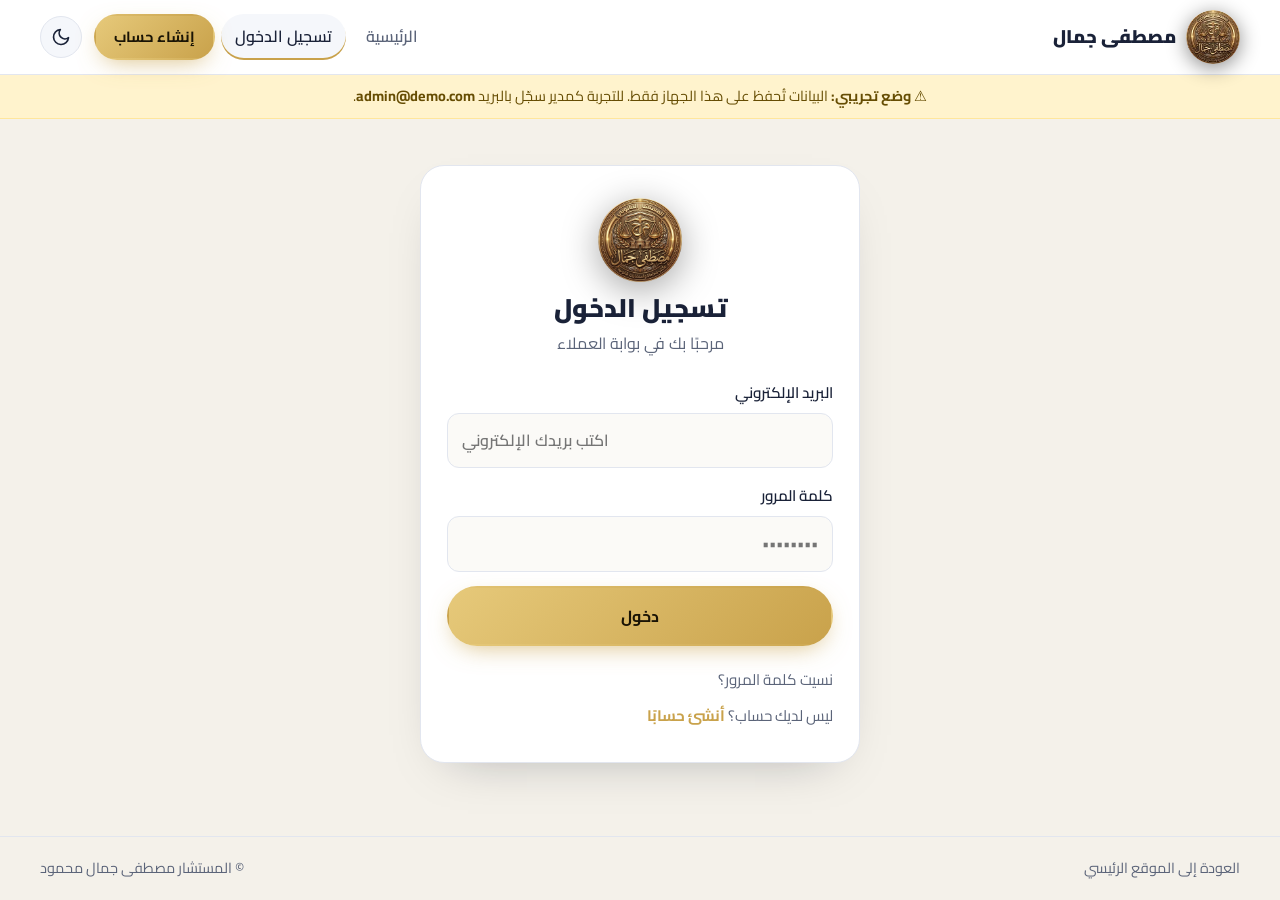
==== portal.html @ 44f73d0e "Add customer portal (login/signup, cases, documents, admin), dark/light themes, Supabase schema Co-A" ====
<!doctype html>
<html lang="ar" dir="rtl">
<head>
<meta charset="utf-8">
<meta name="viewport" content="width=device-width, initial-scale=1, viewport-fit=cover">
<title>بوابة العملاء | المستشار مصطفى جمال</title>
<meta name="description" content="بوابة العملاء: افتح قضية جديدة، تابع تقدمها، وارفع مستنداتك بأمان.">
<meta name="robots" content="noindex">
<meta name="theme-color" content="#0b1220">
<script src="theme.js"></script>
<link rel="icon" type="image/png" href="img/favicon.png">
<link rel="apple-touch-icon" href="img/logo-96.webp">
<link rel="preconnect" href="https://fonts.googleapis.com">
<link rel="preconnect" href="https://fonts.gstatic.com" crossorigin>
<link href="https://fonts.googleapis.com/css2?family=Cairo:wght@400;600;700;900&family=Amiri:wght@700&display=swap" rel="stylesheet">
<link rel="stylesheet" href="style.css">
<link rel="stylesheet" href="portal.css">
</head>
<body class="portal">

<header class="pbar" id="pbar">
  <a class="brand" href="index.html" aria-label="العودة إلى الموقع الرئيسي">
    <img class="brand-logo" src="img/logo-96.webp" width="46" height="46" alt="شعار المستشار مصطفى جمال">
    <span>مصطفى جمال</span>
  </a>
  <nav class="pnav" id="pnav" aria-label="القائمة الرئيسية"></nav>
  <div class="pact">
    <button class="icon-btn" type="button" data-theme-toggle aria-label="تبديل الوضع">
      <svg class="i-sun" viewBox="0 0 24 24" width="20" height="20" fill="none" stroke="currentColor" stroke-width="2" stroke-linecap="round"><circle cx="12" cy="12" r="4"/><path d="M12 2v2M12 20v2M4.9 4.9l1.4 1.4M17.7 17.7l1.4 1.4M2 12h2M20 12h2M4.9 19.1l1.4-1.4M17.7 6.3l1.4-1.4"/></svg>
      <svg class="i-moon" viewBox="0 0 24 24" width="20" height="20" fill="none" stroke="currentColor" stroke-width="2" stroke-linecap="round" stroke-linejoin="round"><path d="M21 12.8A9 9 0 1 1 11.2 3a7 7 0 0 0 9.8 9.8z"/></svg>
    </button>
    <button class="burger" id="pburger" type="button" aria-label="القائمة" aria-expanded="false"><span></span><span></span><span></span></button>
  </div>
</header>

<div class="demo-banner" id="demoBanner" hidden></div>

<main class="pmain" id="app" tabindex="-1"><div class="pload"><i></i><span>جارٍ التحميل…</span></div></main>

<footer class="pfoot">
  <a href="index.html">العودة إلى الموقع الرئيسي</a>
  <span>© المستشار مصطفى جمال محمود</span>
</footer>

<div class="toasts" id="toasts" aria-live="polite"></div>
<div class="modal" id="modal" hidden><div class="modal-box" role="dialog" aria-modal="true"></div></div>

<script src="vendor/supabase.js"></script>
<script src="config.js"></script>
<script src="api.js"></script>
<script src="portal.js"></script>
</body>
</html>
---- style.css ----
:root{--navy:#0b1220;--navy2:#121c33;--ink:#1a2238;--gold:#c9a24b;--gold2:#e6c97a;--paper:#f7f4ee;--muted:#6b7385;--white:#fff;--r:18px}
*{box-sizing:border-box;margin:0;padding:0}
html{scroll-behavior:smooth;scroll-padding-top:76px}
body{font-family:'Cairo',system-ui,sans-serif;background:var(--paper);color:var(--ink);line-height:1.85;font-size:17px;overflow-x:hidden}
img{max-width:100%;display:block}
a{color:inherit;text-decoration:none}
ul{list-style:none}
.container{width:min(1180px,100% - 32px);margin-inline:auto}
h1,h2,h3{font-weight:900;line-height:1.3}
h2{font-size:clamp(1.7rem,3.4vw,2.5rem);margin:6px 0 14px}
.eyebrow{display:inline-block;color:var(--gold);font-weight:700;letter-spacing:.02em;font-size:.95rem;position:relative;padding-inline-start:36px}
.eyebrow::before{content:"";position:absolute;inset-inline-start:0;top:50%;width:26px;height:2px;background:var(--gold)}
.btn{display:inline-flex;align-items:center;justify-content:center;gap:8px;padding:13px 26px;border-radius:999px;font-weight:700;font-family:inherit;font-size:1rem;border:2px solid transparent;cursor:pointer;transition:.25s}
.btn.sm{padding:7px 18px;font-size:.92rem}
.btn-gold{background:linear-gradient(135deg,var(--gold2),var(--gold));color:#1a1405;box-shadow:0 8px 24px -8px rgba(201,162,75,.7)}
.btn-gold:hover{transform:translateY(-2px);box-shadow:0 12px 28px -8px rgba(201,162,75,.9)}
.btn-ghost{border-color:rgba(255,255,255,.45);color:#fff}
.btn-ghost:hover{background:#fff;color:var(--navy)}
.dark-ghost{border-color:var(--navy);color:var(--navy)}
.dark-ghost:hover{background:var(--navy);color:#fff}

/* nav */
.nav{position:fixed;inset:0 0 auto 0;z-index:50;display:flex;align-items:center;justify-content:space-between;padding:12px clamp(16px,4vw,48px);transition:.3s}
.nav.solid{background:rgba(11,18,32,.92);backdrop-filter:blur(10px);box-shadow:0 4px 24px rgba(0,0,0,.25)}
.brand{display:flex;align-items:center;gap:10px;color:#fff;font-weight:900;font-size:1.15rem}
.brand-mark{display:grid;place-items:center;width:38px;height:38px;border-radius:50%;background:linear-gradient(135deg,var(--gold2),var(--gold));color:#1a1405;font-size:1.2rem}
#menu{display:flex;align-items:center;gap:26px;color:#fff;font-weight:600}
#menu a:not(.btn):hover{color:var(--gold2)}
.burger{display:none;background:none;border:0;cursor:pointer;width:42px;height:42px}
.burger span{display:block;height:2px;background:#fff;margin:7px 8px;transition:.3s}

/* hero */
.hero{position:relative;background:var(--navy);color:#fff;padding:130px 0 90px;overflow:hidden}
.hero-bg{position:absolute;inset:0;background:radial-gradient(900px 500px at 15% 20%,rgba(201,162,75,.22),transparent 60%),radial-gradient(700px 500px at 90% 90%,rgba(60,90,170,.25),transparent 60%),linear-gradient(180deg,#0b1220,#0f1930)}
.hero-bg::after{content:"⚖";position:absolute;inset-inline-start:-40px;bottom:-120px;font-size:520px;color:rgba(255,255,255,.03);line-height:1}
.hero-grid{position:relative;display:grid;grid-template-columns:1.15fr .85fr;gap:56px;align-items:center}
.pill{display:inline-block;padding:6px 18px;border:1px solid rgba(201,162,75,.6);color:var(--gold2);border-radius:999px;font-weight:600;font-size:.92rem;margin-bottom:18px}
.hero h1{font-size:clamp(2.6rem,6vw,4.6rem);font-family:'Amiri','Cairo',serif;margin-bottom:18px}
.hero h1 em{font-style:normal;background:linear-gradient(135deg,var(--gold2),var(--gold));-webkit-background-clip:text;background-clip:text;color:transparent}
.lead{color:#cfd6e6;font-size:1.12rem;max-width:560px}
.cta{display:flex;flex-wrap:wrap;gap:14px;margin:28px 0}
.hero-tags{display:flex;flex-wrap:wrap;gap:10px}
.hero-tags li{font-size:.88rem;color:#cfd6e6;background:rgba(255,255,255,.07);border:1px solid rgba(255,255,255,.12);padding:5px 14px;border-radius:999px}
.hero-photo{position:relative;justify-self:center;width:min(100%,430px)}
.frame{position:relative;border-radius:200px 200px 24px 24px;padding:10px;background:linear-gradient(160deg,var(--gold2),transparent 55%,var(--gold))}
.frame img{border-radius:190px 190px 16px 16px;aspect-ratio:1/1.08;object-fit:cover;object-position:50% 20%;width:100%;height:auto}
.badge-float{position:absolute;inset-inline-start:-22px;bottom:34px;background:#fff;color:var(--navy);border-radius:16px;padding:12px 18px;display:flex;align-items:center;gap:10px;font-weight:800;box-shadow:0 18px 40px -12px rgba(0,0,0,.5)}
.badge-float b{display:grid;place-items:center;width:36px;height:36px;border-radius:50%;background:var(--navy);color:var(--gold2)}

/* strip */
.strip{background:linear-gradient(135deg,var(--gold2),var(--gold));color:#1a1405}
.strip-in{display:grid;grid-template-columns:repeat(4,1fr);text-align:center}
.strip-in div{padding:20px 10px;display:flex;flex-direction:column;border-inline-start:1px solid rgba(26,20,5,.18)}
.strip-in div:first-child{border:0}
.strip-in b{font-size:1.7rem;font-weight:900;line-height:1.2}
.strip-in span{font-size:.88rem;font-weight:600}

/* sections */
.section{padding:96px 0}
.section.dark{background:var(--navy);color:#fff}
.head{text-align:center;max-width:680px;margin:0 auto 48px}
.head p{color:#aab3c7}
.about-grid,.cred-grid,.contact-grid{display:grid;grid-template-columns:1fr 1fr;gap:64px;align-items:center}
.about-img{position:relative}
.about-img img{border-radius:var(--r);aspect-ratio:1/1;object-fit:cover;box-shadow:0 30px 60px -25px rgba(11,18,32,.5)}
.about-img::before{content:"";position:absolute;inset:18px -18px -18px 18px;border:2px solid var(--gold);border-radius:var(--r);z-index:-1}
.about-img-card{position:absolute;inset-inline-end:18px;bottom:-22px;background:var(--navy);color:#fff;padding:14px 22px;border-radius:14px;display:flex;flex-direction:column;box-shadow:0 18px 36px -14px rgba(0,0,0,.5)}
.about-img-card span{color:var(--gold2);font-size:.88rem}
.about p{margin-bottom:14px}
.about-grid p{color:#3b4458;margin-bottom:14px}
.quote{margin-top:22px;padding:18px 22px;border-inline-start:4px solid var(--gold);background:#fff;border-radius:12px;font-family:'Amiri',serif;font-size:1.35rem;color:var(--navy)}
.quote small{display:block;font-family:'Cairo';font-size:.85rem;color:var(--muted)}

/* cards */
.cards{display:grid;grid-template-columns:repeat(3,1fr);gap:22px}
.card{background:linear-gradient(180deg,rgba(255,255,255,.07),rgba(255,255,255,.03));border:1px solid rgba(255,255,255,.1);border-radius:var(--r);padding:30px 26px;transition:.3s}
.card:hover{transform:translateY(-6px);border-color:var(--gold);box-shadow:0 24px 40px -24px rgba(201,162,75,.5)}
.ico{width:58px;height:58px;display:grid;place-items:center;border-radius:16px;background:rgba(201,162,75,.15);font-size:1.7rem;margin-bottom:16px}
.card h3{font-size:1.25rem;margin-bottom:8px;color:var(--gold2)}
.card p{color:#b9c1d3;font-size:.98rem}
.cta-card{background:linear-gradient(135deg,var(--gold2),var(--gold));display:flex;flex-direction:column;justify-content:center;align-items:flex-start;gap:10px}
.cta-card h3,.cta-card p{color:#1a1405}
.cta-card .btn-gold{background:var(--navy);color:#fff;box-shadow:none}

/* credentials */
.timeline{margin-top:24px;position:relative;padding-inline-start:30px}
.timeline::before{content:"";position:absolute;inset-inline-start:7px;top:8px;bottom:8px;width:2px;background:linear-gradient(var(--gold),transparent)}
.timeline li{position:relative;margin-bottom:22px}
.timeline li::before{content:"";position:absolute;inset-inline-start:-30px;top:9px;width:16px;height:16px;border-radius:50%;background:var(--gold);border:4px solid var(--paper);box-shadow:0 0 0 2px var(--gold)}
.timeline b{display:block;font-size:1.1rem;color:var(--navy)}
.timeline span{color:var(--muted);font-size:.95rem}
.cred-img img{border-radius:var(--r);aspect-ratio:4/5;object-fit:cover;object-position:50% 20%;width:100%;max-width:440px;margin-inline:auto;box-shadow:0 30px 60px -25px rgba(11,18,32,.5)}

/* gallery */
.gal{display:grid;grid-template-columns:repeat(4,1fr);grid-auto-rows:240px;gap:14px}
.g{position:relative;overflow:hidden;border-radius:14px;background:#000}
.g img{width:100%;height:100%;object-fit:cover;transition:.6s}
.g:hover img{transform:scale(1.07)}
.g figcaption{position:absolute;inset:auto 0 0 0;padding:28px 14px 10px;background:linear-gradient(transparent,rgba(0,0,0,.8));font-size:.9rem;font-weight:600;opacity:0;transition:.3s}
.g:hover figcaption{opacity:1}
.g.big{grid-column:span 2;grid-row:span 2}
.g.wide{grid-column:span 2}

/* contact */
.clist{margin:22px 0}
.clist li{display:flex;gap:14px;align-items:center;margin-bottom:16px}
.clist li>span{width:50px;height:50px;border-radius:14px;background:var(--navy);display:grid;place-items:center;font-size:1.3rem;flex:none}
.clist small{display:block;color:var(--muted);line-height:1.3}
.clist a{font-weight:700;font-size:1.1rem}
.clist a:hover{color:var(--gold)}
.form{background:#fff;border-radius:var(--r);padding:32px;box-shadow:0 30px 60px -30px rgba(11,18,32,.35);display:grid;gap:14px}
.form h3{font-size:1.4rem}
.form label{display:grid;gap:6px;font-weight:600;font-size:.95rem}
.form input,.form select,.form textarea{font:inherit;padding:12px 14px;border:1.5px solid #dcd6c8;border-radius:12px;background:#fcfbf8}
.form input:focus,.form select:focus,.form textarea:focus{outline:0;border-color:var(--gold);box-shadow:0 0 0 3px rgba(201,162,75,.2)}
.form small{color:var(--muted);text-align:center}

.foot{background:var(--navy);color:#aab3c7;text-align:center;padding:44px 0 90px}
.foot .brand{justify-content:center;margin-bottom:10px}
.wa-float{position:fixed;inset-inline-end:auto;left:16px;bottom:calc(16px + env(safe-area-inset-bottom));width:58px;height:58px;border-radius:50%;background:#25d366;display:grid;place-items:center;z-index:60;box-shadow:0 10px 24px rgba(37,211,102,.5);animation:pulse 2.4s infinite}
@keyframes pulse{0%{box-shadow:0 0 0 0 rgba(37,211,102,.55)}70%{box-shadow:0 0 0 18px rgba(37,211,102,0)}100%{box-shadow:0 0 0 0 rgba(37,211,102,0)}}

.reveal{opacity:0;transform:translateY(26px);transition:opacity .8s,transform .8s}
.reveal.in{opacity:1;transform:none}
@media (prefers-reduced-motion:reduce){.reveal{opacity:1;transform:none;transition:none}.wa-float{animation:none}html{scroll-behavior:auto}}

@media (max-width:960px){
  .hero-grid,.about-grid,.cred-grid,.contact-grid{grid-template-columns:1fr;gap:44px}
  .hero{padding-top:110px}
  .hero-photo{order:-1;width:min(100%,320px)}
  .cards{grid-template-columns:1fr 1fr}
  .gal{grid-template-columns:repeat(2,1fr);grid-auto-rows:200px}
  .strip-in{grid-template-columns:repeat(2,1fr)}
  .strip-in div:nth-child(3){border-inline-start:0}
  .burger{display:block}
  #menu{position:fixed;inset:0 0 auto 0;top:62px;flex-direction:column;background:rgba(11,18,32,.98);padding:24px;gap:18px;transform:translateY(-130%);transition:.35s;z-index:-1}
  #menu.open{transform:none}
  .badge-float{inset-inline-start:-6px}
}
@media (max-width:600px){
  body{font-size:16px}
  .section{padding:68px 0}
  .cards{grid-template-columns:1fr}
  .cta .btn{flex:1}
  .about-img::before{display:none}
}

.clist small{display:block;color:var(--muted);font-size:.85rem}
html{-webkit-text-size-adjust:100%}
.form input,.form select,.form textarea{font-size:16px}
.btn,.burger,#menu a{touch-action:manipulation;-webkit-tap-highlight-color:transparent}
@media (max-width:960px){#menu a:not(.btn){padding:6px 0;font-size:1.1rem;text-align:center}}


/* gallery: chips + masonry */
.chips{display:flex;flex-wrap:wrap;justify-content:center;gap:10px;margin:-18px 0 34px}
.chip{font:inherit;font-weight:700;font-size:.95rem;padding:9px 22px;border-radius:999px;border:1.5px solid rgba(255,255,255,.22);background:transparent;color:#cfd6e6;cursor:pointer;transition:.25s;touch-action:manipulation}
.chip:hover{border-color:var(--gold);color:#fff}
.chip.on{background:linear-gradient(135deg,var(--gold2),var(--gold));color:#1a1405;border-color:transparent}
.masonry{column-count:4;column-gap:14px}
.m{break-inside:avoid;margin:0 0 14px;position:relative;border-radius:14px;overflow:hidden;background:#0a101d;transition:opacity .35s,transform .35s}
.m[hidden]{display:none}
.m button{display:block;width:100%;padding:0;border:0;background:none;cursor:zoom-in;position:relative}
.m img{width:100%;height:auto;display:block;transition:transform .6s}
.m:hover img{transform:scale(1.05)}
.m button::after{content:"⤢";position:absolute;top:10px;inset-inline-start:10px;width:34px;height:34px;border-radius:50%;background:rgba(11,18,32,.7);color:#fff;display:grid;place-items:center;font-size:1.05rem;opacity:0;transition:.3s}
.m:hover button::after,.m button:focus-visible::after{opacity:1}
.m figcaption{position:absolute;inset:auto 0 0 0;padding:34px 14px 12px;background:linear-gradient(transparent,rgba(5,9,18,.88));font-size:.88rem;font-weight:600;color:#fff;opacity:0;transform:translateY(6px);transition:.3s;pointer-events:none}
.m:hover figcaption,.m button:focus-visible+figcaption{opacity:1;transform:none}
@media (hover:none){.m figcaption{opacity:1;transform:none;font-size:.8rem;padding:26px 10px 8px}.m button::after{display:none}}

/* catalog carousel */
.cat{display:flex;gap:16px;overflow-x:auto;scroll-snap-type:x mandatory;padding:4px 2px 18px;scrollbar-width:thin;scrollbar-color:var(--gold) transparent;-webkit-overflow-scrolling:touch}
.cat figure{flex:0 0 min(240px,70vw);scroll-snap-align:center;background:rgba(255,255,255,.06);border:1px solid rgba(255,255,255,.1);border-radius:14px;overflow:hidden;display:flex;flex-direction:column;transition:.3s}
.cat figure:hover{border-color:var(--gold);transform:translateY(-4px)}
.cat button{padding:0;border:0;background:#0a101d;cursor:zoom-in;display:block}
.cat img{width:100%;height:300px;object-fit:contain;display:block}
.cat figcaption{padding:12px;font-size:.88rem;color:#cfd6e6;text-align:center;font-weight:600;flex:1}
.cat-hint{text-align:center;color:#8c96ad;font-size:.85rem;margin-top:4px}

/* lightbox */
.lb{position:fixed;inset:0;z-index:100;background:rgba(5,9,18,.96);display:flex;align-items:center;justify-content:center;padding:56px 12px 70px;animation:lbin .25s}
.lb[hidden]{display:none}
@keyframes lbin{from{opacity:0}to{opacity:1}}
.lb-fig{margin:0;display:flex;flex-direction:column;align-items:center;max-width:min(1100px,100%);max-height:100%}
.lb-fig img{max-width:100%;max-height:calc(100vh - 170px);max-height:calc(100dvh - 170px);object-fit:contain;border-radius:10px;touch-action:pan-y}
.lb-fig figcaption{color:#e8ecf5;font-weight:600;margin-top:12px;text-align:center;font-size:.98rem}
.lb-c{position:absolute;top:18px;left:50%;transform:translateX(-50%);color:#9aa5bd;font-size:.9rem;direction:ltr}
.lb button{position:absolute;border:0;cursor:pointer;color:#0b1220;background:#fff;border-radius:50%;display:grid;place-items:center;touch-action:manipulation}
.lb-x{top:calc(10px + env(safe-area-inset-top));inset-inline-start:14px;width:44px;height:44px;font-size:28px;line-height:1}
.lb-n{top:50%;transform:translateY(-50%);width:48px;height:48px;font-size:34px;line-height:1;opacity:.9}
.lb-prev{right:12px}.lb-next{left:12px}
@media (max-width:600px){.lb-n{top:auto;bottom:calc(14px + env(safe-area-inset-bottom));transform:none;width:52px;height:52px}.lb-prev{right:calc(50% - 64px)}.lb-next{left:calc(50% - 64px)}.lb{padding:60px 8px 90px}.chips{flex-wrap:nowrap;overflow-x:auto;justify-content:flex-start;margin-inline:-16px;padding:0 16px 6px;scrollbar-width:none}.chip{flex:none}}
@media (max-width:1100px){.masonry{column-count:3}}
@media (max-width:760px){.masonry{column-count:2;column-gap:10px}.m{margin-bottom:10px}}

/* ===== motion layer ===== */
.progress{position:fixed;top:0;inset-inline:0;height:3px;z-index:120;background:linear-gradient(90deg,var(--gold),var(--gold2));transform-origin:100% 50%;transform:scaleX(0)}
.nav{transition:background .3s,box-shadow .3s,transform .4s}
.nav.hide{transform:translateY(-110%)}
#menu a:not(.btn){position:relative}
#menu a:not(.btn)::after{content:"";position:absolute;inset-inline:0;bottom:-6px;height:2px;background:var(--gold);transform:scaleX(0);transition:transform .3s}
#menu a.act::after,#menu a:not(.btn):hover::after{transform:scaleX(1)}
#menu a.act{color:var(--gold2)}
/* hero */
.hero-bg{will-change:transform}
.dust{position:absolute;inset:0;width:100%;height:100%;pointer-events:none;opacity:.8}
.ln{display:block;overflow:hidden;padding-bottom:.12em}
.ln>span,.ln em>span{display:inline-block}
.js .ln>span,.js .ln em>span{transform:translateY(110%);transition:transform 1s cubic-bezier(.2,.8,.2,1)}
.js .go .ln>span,.js .go .ln em>span{transform:none}
.js .go .ln:nth-child(2) em>span{transition-delay:.15s}
.js .hero-text .pill,.js .hero-text .lead,.js .hero-text .cta,.js .hero-text .hero-tags{opacity:0;transform:translateY(20px);transition:opacity .8s,transform .8s}
.js .go .pill{opacity:1;transform:none;transition-delay:.05s}
.js .go .lead{opacity:1;transform:none;transition-delay:.45s}
.js .go .cta{opacity:1;transform:none;transition-delay:.6s}
.js .go .hero-tags{opacity:1;transform:none;transition-delay:.75s}
.hero-photo{perspective:900px}
.ring{position:absolute;inset:-26px;border-radius:50%;border:1.5px dashed rgba(230,201,122,.45);animation:spin 40s linear infinite;pointer-events:none}
.ring::before{content:"⚖";position:absolute;top:-14px;left:50%;width:28px;height:28px;margin-left:-14px;border-radius:50%;background:var(--gold);color:#1a1405;display:grid;place-items:center;font-size:.9rem}
@keyframes spin{to{transform:rotate(360deg)}}
.frame{transition:transform .25s ease-out,box-shadow .3s;transform-style:preserve-3d;will-change:transform;animation:floaty 7s ease-in-out infinite}
.frame.moving{animation:none}
@keyframes floaty{0%,100%{transform:translateY(0)}50%{transform:translateY(-10px)}}
.badge-float{animation:floaty 5s ease-in-out infinite .6s}
/* marquee */
.marquee{background:var(--navy2);border-block:1px solid rgba(201,162,75,.25);overflow:hidden;direction:ltr;padding:14px 0}
.mq-track{display:flex;width:max-content;gap:28px;align-items:center;animation:mq 38s linear infinite;color:var(--gold2);font-weight:700;font-size:1.05rem;white-space:nowrap}
.mq-track i{font-style:normal;opacity:.55}
.marquee:hover .mq-track{animation-play-state:paused}
@keyframes mq{to{transform:translateX(-50%)}}
/* reveals */
.reveal{transition:opacity .9s cubic-bezier(.2,.7,.2,1),transform .9s cubic-bezier(.2,.7,.2,1);transition-delay:var(--d,0s)}
.head h2,.about-grid h2,.cred-grid h2,.contact-grid h2{background-size:100% 0}
.eyebrow::before{transform-origin:100% 50%;transform:scaleX(0);transition:transform .8s .2s}
.in .eyebrow::before,.eyebrow.in::before{transform:scaleX(1)}
.timeline::before{transform-origin:50% 0;transform:scaleY(0);transition:transform 1.4s .2s ease-out}
.in .timeline::before,.timeline.in::before{transform:scaleY(1)}
.timeline li{opacity:0;transform:translateX(24px);transition:.7s}
.timeline.in li{opacity:1;transform:none}
.timeline.in li:nth-child(2){transition-delay:.15s}.timeline.in li:nth-child(3){transition-delay:.3s}.timeline.in li:nth-child(4){transition-delay:.45s}
.about-img img,.cred-img img{transition:transform .8s}
.about-img:hover img,.cred-img:hover img{transform:scale(1.03)}
/* cards: tilt + spotlight */
.card{position:relative;overflow:hidden;transform-style:preserve-3d}
.card.tilt{transition:transform .2s ease-out,border-color .3s,box-shadow .3s,opacity .9s}
.card::before{content:"";position:absolute;inset:0;background:radial-gradient(260px circle at var(--mx,50%) var(--my,50%),rgba(230,201,122,.22),transparent 60%);opacity:0;transition:opacity .3s;pointer-events:none}
.card:hover::before{opacity:1}
.ico{transition:transform .4s,background .3s}
.card:hover .ico{transform:rotate(-8deg) scale(1.12);background:rgba(201,162,75,.3)}
/* buttons */
.btn{position:relative;overflow:hidden}
.btn-gold::after{content:"";position:absolute;top:0;bottom:0;width:60%;left:-80%;background:linear-gradient(100deg,transparent,rgba(255,255,255,.55),transparent);transform:skewX(-20deg);transition:left .7s}
.btn-gold:hover::after{left:130%}
.btn.mag{transition:transform .2s ease-out,box-shadow .3s}
/* gallery dynamics */
.m.pop{animation:pop .5s cubic-bezier(.2,.8,.2,1) both;animation-delay:var(--pd,0s)}
@keyframes pop{from{opacity:0;transform:scale(.9) translateY(14px)}to{opacity:1;transform:none}}
.chip.on{box-shadow:0 8px 22px -8px rgba(201,162,75,.7)}
.lb-fig img{animation:zoomin .35s cubic-bezier(.2,.8,.2,1)}
@keyframes zoomin{from{opacity:0;transform:scale(.92)}to{opacity:1;transform:none}}
.strip-in b{font-variant-numeric:tabular-nums}
.wa-float::after{content:"";position:absolute;inset:-6px;border-radius:50%;border:2px solid rgba(37,211,102,.5);animation:ripple 2.4s infinite}
@keyframes ripple{0%{transform:scale(.9);opacity:1}100%{transform:scale(1.5);opacity:0}}
@media (prefers-reduced-motion:reduce){
  *,*::before,*::after{animation:none!important;transition:none!important}
  .js .ln>span,.js .ln em>span,.js .hero-text .pill,.js .hero-text .lead,.js .hero-text .cta,.js .hero-text .hero-tags,.timeline li{opacity:1;transform:none}
  .timeline::before,.eyebrow::before{transform:none}.loader{display:none!important}.dust{display:none}
}
.clist a+a{display:block;margin-top:2px}

/* logo */
.brand-logo{width:54px;height:54px;border-radius:50%;object-fit:contain;filter:drop-shadow(0 4px 10px rgba(0,0,0,.45));transition:transform .6s}
.brand:hover .brand-logo{transform:rotate(360deg)}
.hero-bg{overflow:hidden}
.hero-bg::after{display:none}
.wm{position:absolute;inset-inline-start:-90px;bottom:-130px;width:520px;max-width:80vw;opacity:.07;animation:spin 120s linear infinite;pointer-events:none}
.foot .brand-logo{width:64px;height:64px}

/* ===== puzzle intro ===== */
.loader{position:fixed;inset:0;z-index:300;background:#070c18;display:none;flex-direction:column;align-items:center;justify-content:center;gap:18px;overflow:hidden;clip-path:circle(150% at 50% 50%);transition:clip-path 1.6s cubic-bezier(.7,0,.2,1),opacity .4s 0.8s}
.js .loader{display:flex}
.loader.done{clip-path:circle(0% at 50% 42%);opacity:0;pointer-events:none}
.loader.gone{display:none!important}
.intro-glow{position:absolute;inset:0;background:radial-gradient(520px circle at 50% 42%,rgba(201,162,75,.22),transparent 65%),radial-gradient(900px circle at 80% 100%,rgba(60,90,170,.18),transparent 60%);animation:glowhue 14s linear infinite}
@keyframes glowhue{to{filter:hue-rotate(360deg)}}
.intro-stage{position:relative;width:min(66vw,300px);aspect-ratio:1;filter:drop-shadow(0 18px 40px rgba(0,0,0,.6))}
.intro-stage svg{width:100%;height:100%;overflow:visible;display:block}
.intro-stage.final{animation:hue 9s ease-in-out infinite}
@keyframes hue{0%,100%{filter:drop-shadow(0 18px 40px rgba(0,0,0,.6)) hue-rotate(0)}30%{filter:drop-shadow(0 0 36px rgba(230,201,122,.65)) hue-rotate(28deg) saturate(1.2)}65%{filter:drop-shadow(0 0 36px rgba(122,200,230,.55)) hue-rotate(-38deg) saturate(1.25)}}
.intro-name{position:relative;text-align:center;opacity:0;transform:translateY(14px);transition:opacity 1.4s,transform 1.4s}
.intro-name.on{opacity:1;transform:none}
.intro-name b{display:block;color:#cfd6e6;font-weight:600;font-size:1rem;letter-spacing:.04em}
.intro-name span{display:block;font-family:'Amiri','Cairo',serif;font-size:2.2rem;font-weight:700;background:linear-gradient(100deg,#c9a24b,#fff1c1,#c9a24b,#e6c97a);background-size:250% 100%;-webkit-background-clip:text;background-clip:text;color:transparent;animation:gshift 3s linear infinite}
@keyframes gshift{to{background-position:-250% 0}}
.intro-bar{position:relative;width:min(60vw,260px);height:3px;border-radius:3px;background:rgba(255,255,255,.12);overflow:hidden;direction:rtl}
.intro-bar i{display:block;height:100%;width:0;background:linear-gradient(90deg,#c9a24b,#fff1c1,#c9a24b);transition:width .25s linear}
.intro-pct{direction:ltr;position:relative;color:#9aa5bd;font-size:.9rem;font-variant-numeric:tabular-nums;margin-top:-8px}
.intro-skip{position:absolute;bottom:calc(22px + env(safe-area-inset-bottom));inset-inline-start:22px;background:transparent;border:1px solid rgba(255,255,255,.25);color:#cfd6e6;border-radius:999px;padding:7px 18px;font:inherit;font-size:.9rem;cursor:pointer}
.intro-skip:hover{background:#fff;color:#0b1220}
.pz-flash{animation:pzflash .7s ease-out}
@keyframes pzflash{0%{filter:brightness(2.2)}100%{filter:none}}
@media (prefers-reduced-motion:reduce){.loader{transition:opacity .4s!important;clip-path:none!important}.loader.done{opacity:0}.intro-glow,.intro-name span{animation:none!important}}

/* ===== الوضع الداكن / الفاتح ===== */
html[data-theme=dark]{color-scheme:dark;--paper:#0a0f1d;--ink:#e6eaf3;--muted:#9aa5bd;--alt:#101a33;--surface:#131d36;--line:rgba(255,255,255,.12);--gold-t:#e6c97a;--body-txt:#b9c1d3;--navtxt:#fff;--navbg:rgba(11,18,32,.92)}
html[data-theme=light]{color-scheme:light;--paper:#f7f4ee;--ink:#1a2238;--muted:#6b7385;--alt:#e9edf5;--surface:#fff;--line:#dde3ee;--gold-t:#8a6a1c;--body-txt:#3b4458;--navtxt:#1a2238;--navbg:rgba(255,255,255,.93)}
html.theme-anim *,html.theme-anim *::before,html.theme-anim *::after{transition:background-color .5s,color .5s,border-color .5s,box-shadow .5s!important}
body{background:var(--paper);color:var(--ink)}
.section.dark{background:var(--alt);color:var(--ink)}
.head p{color:var(--muted)}
.eyebrow{color:var(--gold-t)}.eyebrow::before{background:var(--gold-t)}
.about-grid p{color:var(--body-txt)}
.quote{background:var(--surface);color:var(--ink)}
.timeline b{color:var(--ink)}
.card{background:var(--surface);border:1px solid var(--line)}
.card p{color:var(--muted)}.card h3{color:var(--gold-t)}
.cta-card{background:linear-gradient(135deg,var(--gold2),var(--gold))}.cta-card h3,.cta-card p{color:#1a1405}
.chip{border-color:var(--line);color:var(--ink)}
.m,.cat figure{background:var(--surface);border-color:var(--line)}
.cat button{background:var(--alt)}.cat figcaption{color:var(--ink)}.cat-hint{color:var(--muted)}
.form{background:var(--surface)}
.form input,.form select,.form textarea{background:var(--paper);border-color:var(--line);color:var(--ink)}
.marquee{background:var(--alt);border-color:var(--line)}.mq-track{color:var(--gold-t)}
.dark-ghost{border-color:var(--ink);color:var(--ink)}.dark-ghost:hover{background:var(--ink);color:var(--paper)}
/* الشريط العلوي */
.brand{color:var(--navtxt)}#menu{color:var(--navtxt)}.burger span{background:var(--navtxt)}
.nav.solid{background:var(--navbg)}
.icon-btn{width:42px;height:42px;border-radius:50%;border:1px solid var(--line);background:transparent;color:inherit;display:grid;place-items:center;cursor:pointer;transition:.25s;flex:none}
.icon-btn:hover{border-color:var(--gold);color:var(--gold)}
html[data-theme=dark] .i-sun{display:block}html[data-theme=dark] .i-moon{display:none}
html[data-theme=light] .i-sun{display:none}html[data-theme=light] .i-moon{display:block}
.btn-nav{border-color:currentColor;color:inherit}.btn-nav:hover{border-color:var(--gold);color:var(--gold)}
.btn-outline{border-color:var(--ink);color:var(--ink)}.btn-outline:hover{background:var(--ink);color:var(--paper)}
.cards.c4{grid-template-columns:repeat(4,1fr)}
.cta.center{justify-content:center;margin-top:34px}
@media (max-width:1100px){.cards.c4{grid-template-columns:repeat(2,1fr)}}
@media (max-width:600px){.cards.c4{grid-template-columns:1fr}}
/* الوضع الفاتح: الواجهة الأولى */
html[data-theme=light] .hero{background:var(--paper);color:var(--ink)}
html[data-theme=light] .hero-bg{background:radial-gradient(900px 500px at 15% 20%,rgba(201,162,75,.28),transparent 60%),radial-gradient(700px 500px at 90% 90%,rgba(100,140,220,.18),transparent 60%),linear-gradient(180deg,#f7f4ee,#efe8d8)}
html[data-theme=light] .lead{color:var(--body-txt)}
html[data-theme=light] .pill{color:var(--gold-t);border-color:rgba(138,106,28,.5)}
html[data-theme=light] .hero h1 em{background:linear-gradient(135deg,#b88a1f,#8a6a1c);-webkit-background-clip:text;background-clip:text}
html[data-theme=light] .hero-tags li{color:var(--ink);background:rgba(11,18,32,.05);border-color:rgba(11,18,32,.14)}
html[data-theme=light] .btn-ghost{border-color:rgba(11,18,32,.45);color:var(--ink)}
html[data-theme=light] .btn-ghost:hover{background:var(--ink);color:#fff}
html[data-theme=light] .wm{opacity:.12}
html[data-theme=light] .dust{opacity:.5}
html[data-theme=light] .ring{border-color:rgba(138,106,28,.5)}
@media (max-width:960px){#menu{background:var(--navbg)}#menu .icon-btn{align-self:center}}
---- portal.css ----
/* بوابة العملاء */
html[data-theme=dark]{--p-bg:#0a0f1d;--p-surface:#111a31;--p-surface2:#16213f;--p-line:#25324f;--p-txt:#e6eaf3;--p-txt2:#9aa5bd;--p-field:#0c1325;--p-shadow:0 20px 50px -28px rgba(0,0,0,.8)}
html[data-theme=light]{--p-bg:#f4f1ea;--p-surface:#fff;--p-surface2:#f5f7fb;--p-line:#e2e6ef;--p-txt:#1a2238;--p-txt2:#5b6479;--p-field:#fbfaf7;--p-shadow:0 20px 50px -30px rgba(11,18,32,.35)}
body.portal{background:var(--p-bg);color:var(--p-txt);min-height:100vh;min-height:100dvh;display:flex;flex-direction:column;font-size:16px}
.pbar{position:sticky;top:0;z-index:60;display:flex;align-items:center;justify-content:space-between;gap:12px;padding:10px clamp(14px,4vw,40px);background:var(--p-surface);border-bottom:1px solid var(--p-line);backdrop-filter:blur(8px)}
.pbar .brand{color:var(--p-txt)}
.pnav{display:flex;align-items:center;gap:6px;margin-inline-start:auto;flex-wrap:wrap}
.pnav a:not(.btn){padding:8px 14px;border-radius:999px;font-weight:600;color:var(--p-txt2);transition:.2s}
.pnav a:not(.btn):hover{color:var(--p-txt);background:var(--p-surface2)}
.pnav a.act{color:var(--p-txt);background:var(--p-surface2);box-shadow:inset 0 -2px 0 var(--gold)}
.pact{display:flex;align-items:center;gap:6px}
.icon-btn{width:42px;height:42px;border-radius:50%;border:1px solid var(--p-line);background:var(--p-surface2);color:var(--p-txt);display:grid;place-items:center;cursor:pointer;transition:.25s}
.icon-btn:hover{border-color:var(--gold);color:var(--gold)}
.burger span{background:var(--p-txt)}
.btn-ghost-d{border-color:var(--p-line);color:var(--p-txt);background:transparent}
.btn-ghost-d:hover{border-color:var(--gold);color:var(--gold);background:transparent}
.btn-danger{background:#c0392b;color:#fff}
.btn-danger:hover{background:#a52d20}
.btn.block{width:100%}
.btn:disabled{opacity:.6;cursor:not-allowed;transform:none}
.demo-banner{background:#fff3cd;color:#664d03;text-align:center;padding:8px 14px;font-size:.9rem;border-bottom:1px solid #ffe69c}
.pmain{flex:1;width:min(1120px,100% - 28px);margin:26px auto 40px;outline:0}
.pfoot{display:flex;justify-content:space-between;flex-wrap:wrap;gap:8px;padding:18px clamp(14px,4vw,40px) calc(18px + env(safe-area-inset-bottom));border-top:1px solid var(--p-line);color:var(--p-txt2);font-size:.9rem}
.pfoot a:hover{color:var(--gold)}
.pload{display:flex;flex-direction:column;align-items:center;gap:14px;padding:90px 0;color:var(--p-txt2)}
.pload i{width:38px;height:38px;border-radius:50%;border:3px solid var(--p-line);border-top-color:var(--gold);animation:spin .8s linear infinite}
h1{font-size:clamp(1.5rem,3.4vw,2rem)}
.sub{color:var(--p-txt2)}
.phead{display:flex;align-items:flex-start;justify-content:space-between;gap:16px;flex-wrap:wrap;margin-bottom:22px}
.phead .row{display:flex;gap:10px;flex-wrap:wrap}
.card-p{background:var(--p-surface);border:1px solid var(--p-line);border-radius:var(--r);padding:24px;box-shadow:var(--p-shadow)}
.card-p h3{margin-bottom:14px;font-size:1.15rem}
.card-p h3 small{color:var(--p-txt2);font-weight:600}
.cols{display:grid;grid-template-columns:1fr 1fr;gap:18px;align-items:start}
.row{display:flex;gap:10px}.row.end{justify-content:flex-end;margin-top:6px}
.back{display:inline-block;margin-bottom:14px;color:var(--p-txt2);font-weight:600}.back:hover{color:var(--gold)}
.muted{color:var(--p-txt2)}

/* مصادقة */
.auth{display:grid;place-items:center;padding:20px 0}
.auth-card{width:min(440px,100%);background:var(--p-surface);border:1px solid var(--p-line);border-radius:24px;padding:32px 26px;box-shadow:var(--p-shadow);text-align:center}
.auth-logo{width:84px;height:84px;margin:0 auto 10px;filter:drop-shadow(0 8px 18px rgba(0,0,0,.35))}
.auth-card h1{font-size:1.6rem}
.auth-card .sub{margin:4px 0 20px}
.note{background:var(--p-surface2);border-radius:12px;padding:14px;margin-bottom:16px;line-height:1.8}
.links{display:flex;flex-direction:column;gap:8px;margin-top:6px;font-size:.95rem;color:var(--p-txt2)}.links a:hover{color:var(--gold)}.links b{color:var(--gold)}
.reveal-in{animation:rin .6s cubic-bezier(.2,.8,.2,1)}@keyframes rin{from{opacity:0;transform:translateY(18px) scale(.98)}to{opacity:1;transform:none}}

/* نماذج */
.form-p{display:grid;gap:14px;text-align:start}
.form-p.wide{max-width:760px}
.f{display:grid;gap:6px;font-weight:600;font-size:.95rem}
.f>span{color:var(--p-txt)}
.form-p input,.form-p select,.form-p textarea,.filters input,.filters select,.uform select,.uform textarea{font:inherit;color:var(--p-txt);background:var(--p-field);border:1.5px solid var(--p-line);border-radius:12px;padding:12px 14px;width:100%;font-size:16px}
.form-p input:disabled{opacity:.6}
.form-p input:focus,.form-p select:focus,.form-p textarea:focus,.filters input:focus,.filters select:focus,.uform select:focus,.uform textarea:focus{outline:0;border-color:var(--gold);box-shadow:0 0 0 3px rgba(201,162,75,.22)}
textarea{resize:vertical;min-height:90px}
.drop{display:grid;justify-items:center;gap:4px;text-align:center;padding:22px 14px;border:2px dashed var(--p-line);border-radius:14px;background:var(--p-field);cursor:pointer;transition:.25s}
.drop:hover,.drop.over{border-color:var(--gold);background:rgba(201,162,75,.08)}
.drop small{color:var(--p-txt2);font-weight:400}.dico{font-size:1.6rem}
.flist,.dlist{display:grid;gap:8px;margin-top:10px}
.flist li{display:flex;justify-content:space-between;align-items:center;gap:8px;background:var(--p-surface2);border-radius:10px;padding:8px 12px}
.flist small{color:var(--p-txt2)}
.x{width:30px;height:30px;border-radius:50%;border:0;background:var(--p-line);color:var(--p-txt);cursor:pointer;font-size:1.1rem;line-height:1}
.upbar{height:5px;border-radius:5px;background:var(--p-line);margin-top:10px;overflow:hidden}.upbar i{display:block;height:100%;width:0;background:var(--gold);transition:width .3s}

/* إحصاءات وبطاقات */
.stats{display:grid;grid-template-columns:repeat(3,1fr);gap:14px;margin-bottom:22px}
.stats.s6{grid-template-columns:repeat(auto-fit,minmax(130px,1fr))}
.stat{background:var(--p-surface);border:1px solid var(--p-line);border-radius:16px;padding:16px;display:flex;flex-direction:column}
.stat b{font-size:1.9rem;font-weight:900;color:var(--gold);line-height:1.2}.stat span{color:var(--p-txt2);font-size:.9rem}
.cgrid{display:grid;grid-template-columns:repeat(auto-fill,minmax(300px,1fr));gap:16px}
.ccard{display:flex;flex-direction:column;gap:8px;background:var(--p-surface);border:1px solid var(--p-line);border-radius:var(--r);padding:20px;transition:.25s;box-shadow:var(--p-shadow)}
.ccard:hover{transform:translateY(-4px);border-color:var(--gold)}
.ccard h3{font-size:1.1rem}.ctop{display:flex;justify-content:space-between;align-items:center}
.cno{color:var(--gold);font-weight:800;font-size:.9rem}
.cmeta{display:flex;gap:6px 14px;flex-wrap:wrap;color:var(--p-txt2);font-size:.9rem}
.cfoot{color:var(--p-txt2);font-size:.82rem;margin-top:2px}
.prog{height:8px;border-radius:8px;background:var(--p-line);overflow:hidden}.prog i{display:block;height:100%;border-radius:8px;background:linear-gradient(90deg,var(--gold),var(--gold2));transition:width 1s cubic-bezier(.2,.8,.2,1)}
.pct{color:var(--p-txt2);font-size:.8rem;margin-top:-4px}
.badge{display:inline-block;padding:3px 12px;border-radius:999px;font-size:.8rem;font-weight:700;white-space:nowrap}
.b-info{background:rgba(80,140,255,.16);color:#6aa3ff}.b-warn{background:rgba(255,170,40,.18);color:#e29a1f}.b-ok{background:rgba(46,184,120,.16);color:#2bb673}.b-done{background:rgba(201,162,75,.2);color:var(--gold)}
html[data-theme=light] .b-info{color:#2459c4}html[data-theme=light] .b-warn{color:#9a6200}html[data-theme=light] .b-ok{color:#13794b}html[data-theme=light] .b-done{color:#8a6a1c}
.empty{text-align:center;padding:50px 20px;background:var(--p-surface);border:1px dashed var(--p-line);border-radius:var(--r)}.eico{font-size:2.6rem}.empty h3{margin:6px 0}.empty p{color:var(--p-txt2);margin-bottom:16px}

/* صفحة القضية */
.chead{margin-bottom:18px}
.chead-top{display:flex;justify-content:space-between;gap:12px;align-items:flex-start;margin-bottom:18px}
.chead h1{margin:2px 0 6px}
.steps{display:flex;justify-content:space-between;gap:4px;margin:6px 0 14px;overflow-x:auto;padding-bottom:6px;counter-reset:s}
.steps li{flex:1;min-width:76px;display:flex;flex-direction:column;align-items:center;gap:6px;text-align:center;font-size:.78rem;color:var(--p-txt2);position:relative}
.steps li i{width:32px;height:32px;border-radius:50%;display:grid;place-items:center;font-style:normal;font-weight:800;background:var(--p-surface2);border:2px solid var(--p-line);z-index:1}
.steps li::before{content:"";position:absolute;top:15px;inset-inline-start:50%;width:100%;height:2px;background:var(--p-line)}
.steps li:last-child::before{display:none}
.steps li.done i{background:var(--gold);border-color:var(--gold);color:#1a1405}.steps li.done::before{background:var(--gold)}
.steps li.cur i{border-color:var(--gold);color:var(--gold);box-shadow:0 0 0 4px rgba(201,162,75,.25);animation:cur 2s infinite}.steps li.cur{color:var(--p-txt);font-weight:700}
@keyframes cur{50%{box-shadow:0 0 0 8px rgba(201,162,75,.08)}}
.pbox{display:grid;gap:4px;margin-bottom:12px}
.desc,.client{border-top:1px solid var(--p-line);padding-top:12px;margin-top:12px}.desc h4,.client h4{margin-bottom:4px;color:var(--p-txt2);font-size:.9rem}
.uform{display:grid;gap:8px;margin-bottom:16px;padding-bottom:16px;border-bottom:1px solid var(--p-line)}
.tl{position:relative;display:grid;gap:16px;padding-inline-start:26px}
.tl::before{content:"";position:absolute;inset-inline-start:6px;top:6px;bottom:6px;width:2px;background:var(--p-line)}
.tl li{position:relative}.tl .dot{position:absolute;inset-inline-start:-26px;top:6px;width:14px;height:14px;border-radius:50%;background:var(--gold);border:3px solid var(--p-surface);box-shadow:0 0 0 2px var(--gold)}
.tl-h{display:flex;justify-content:space-between;gap:8px;align-items:center;flex-wrap:wrap}.tl time{color:var(--p-txt2);font-size:.82rem}.tl p{margin-top:6px}
.dlist li{display:flex;justify-content:space-between;gap:10px;align-items:center;background:var(--p-surface2);border-radius:12px;padding:10px 12px;flex-wrap:wrap}
.dinfo{min-width:0;display:grid}.dname{font-weight:700;overflow-wrap:anywhere}.dinfo small{color:var(--p-txt2)}.dact{display:flex;gap:6px}
.danger-z{margin-top:20px;text-align:end}

/* فلاتر وعملاء */
.filters{display:grid;grid-template-columns:2fr 1fr 1fr;gap:10px;margin-bottom:16px}
.ulist{display:grid;gap:10px}
.urow{display:flex;align-items:center;gap:14px;background:var(--p-surface);border:1px solid var(--p-line);border-radius:14px;padding:12px 14px}
.uav{width:44px;height:44px;border-radius:50%;display:grid;place-items:center;background:linear-gradient(135deg,var(--gold2),var(--gold));color:#1a1405;font-weight:900;flex:none}
.uinfo{flex:1;min-width:0;display:grid}.uinfo small{color:var(--p-txt2);overflow-wrap:anywhere}
.ucnt{text-align:center;display:flex;flex-direction:column}.ucnt b{color:var(--gold);font-size:1.3rem;line-height:1.1}.ucnt span{font-size:.75rem;color:var(--p-txt2)}

/* نافذة وإشعارات */
.modal{position:fixed;inset:0;z-index:300;background:rgba(5,9,18,.7);display:grid;place-items:center;padding:16px;backdrop-filter:blur(3px)}.modal[hidden]{display:none}
.modal-box{width:min(460px,100%);max-height:92vh;overflow:auto;background:var(--p-surface);color:var(--p-txt);border:1px solid var(--p-line);border-radius:20px;padding:24px;animation:rin .3s}
.modal-box h3{margin-bottom:10px}.modal-box p{color:var(--p-txt2);margin-bottom:14px}
.toasts{position:fixed;z-index:400;bottom:calc(16px + env(safe-area-inset-bottom));inset-inline:16px;display:grid;gap:8px;justify-items:center;pointer-events:none}
.toast{pointer-events:auto;max-width:min(460px,100%);padding:12px 18px;border-radius:12px;font-weight:700;color:#fff;background:#1f8f5f;box-shadow:0 10px 30px rgba(0,0,0,.35);animation:tin .35s}
.toast.err{background:#c0392b}.toast.out{opacity:0;transform:translateY(10px);transition:.4s}
@keyframes tin{from{opacity:0;transform:translateY(14px)}}

@media (max-width:860px){
  .cols{grid-template-columns:1fr}
  .filters{grid-template-columns:1fr}
  .stats{grid-template-columns:repeat(3,1fr)}
  .pbar{flex-wrap:wrap}
  .pnav{display:none;order:3;width:100%;flex-direction:column;align-items:stretch;gap:2px;padding:8px 0}
  .pnav.open{display:flex}
  .pnav a,.pnav button{text-align:center}
  .pact{margin-inline-start:auto}.burger{display:block}
  .pnav .btn{margin-top:6px}
}
@media (max-width:520px){
  .pmain{margin-top:16px}
  .card-p{padding:18px}
  .stats{gap:8px}.stat{padding:12px}.stat b{font-size:1.5rem}
  .phead .btn,.phead .row{width:100%}.phead .row .btn{flex:1}
  .cgrid{grid-template-columns:1fr}
  .steps li{min-width:64px;font-size:.7rem}
  .row.end .btn{flex:1}
}
html[data-theme=dark] .i-sun{display:block}html[data-theme=dark] .i-moon{display:none}
html[data-theme=light] .i-sun{display:none}html[data-theme=light] .i-moon{display:block}
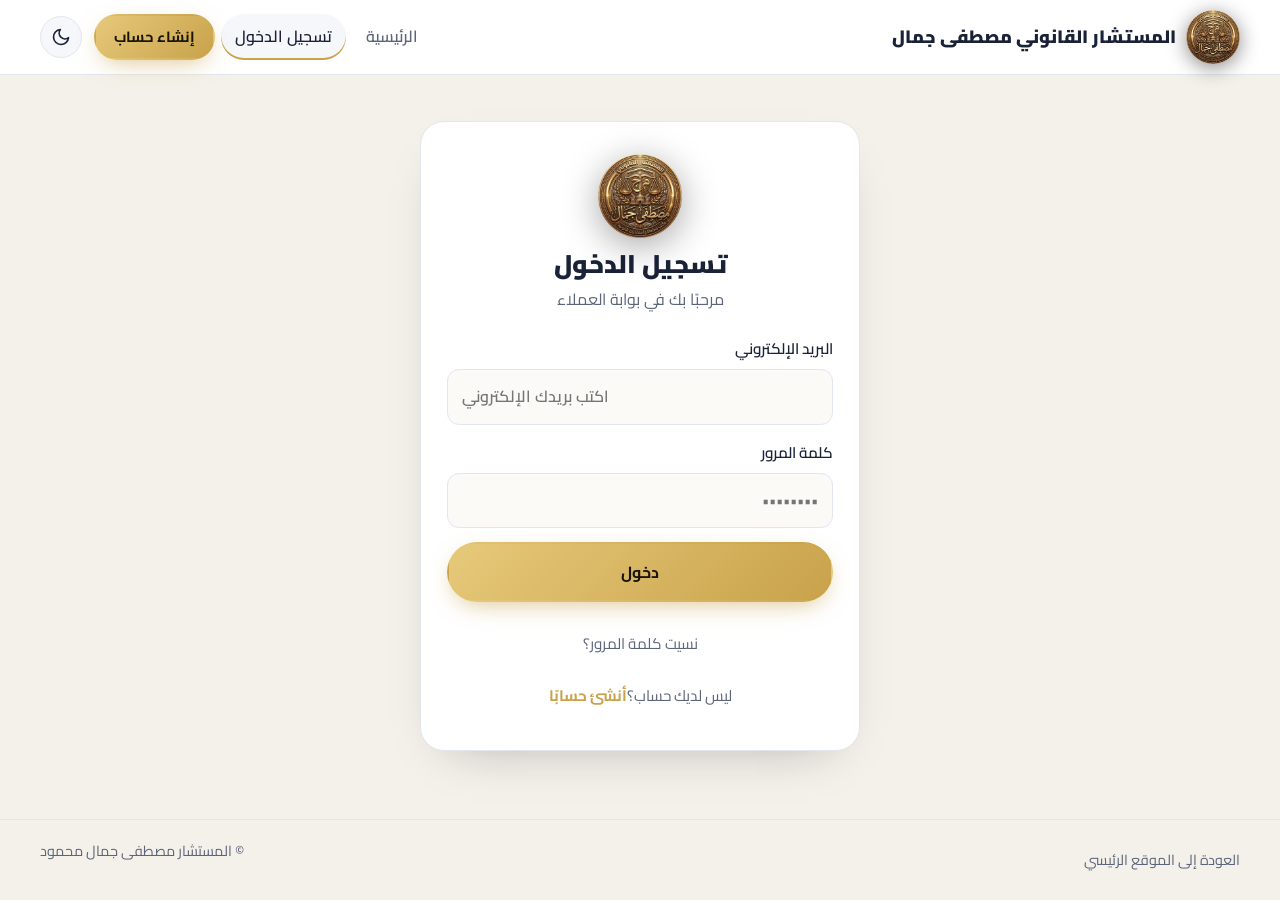
==== commit 809e0b18: "Admin create/edit/delete users, redesigned pop-ups, portal header name, strict mobile fixes Co-Autho" ====
--- a/portal.html
+++ b/portal.html
@@ -3,7 +3,7 @@
 <head>
 <meta charset="utf-8">
 <meta name="viewport" content="width=device-width, initial-scale=1, viewport-fit=cover">
-<title>بوابة العملاء | المستشار مصطفى جمال</title>
+<title>بوابة العملاء | المستشار القانوني مصطفى جمال</title>
 <meta name="description" content="بوابة العملاء: افتح قضية جديدة، تابع تقدمها، وارفع مستنداتك بأمان.">
 <meta name="robots" content="noindex">
 <meta name="theme-color" content="#0b1220">
@@ -20,8 +20,8 @@
 
 <header class="pbar" id="pbar">
   <a class="brand" href="index.html" aria-label="العودة إلى الموقع الرئيسي">
-    <img class="brand-logo" src="img/logo-96.webp" width="46" height="46" alt="شعار المستشار مصطفى جمال">
-    <span>مصطفى جمال</span>
+    <img class="brand-logo" src="img/logo-96.webp" width="46" height="46" alt="شعار المستشار القانوني مصطفى جمال">
+    <span>المستشار القانوني مصطفى جمال</span>
   </a>
   <nav class="pnav" id="pnav" aria-label="القائمة الرئيسية"></nav>
   <div class="pact">
@@ -43,7 +43,6 @@
 </footer>
 
 <div class="toasts" id="toasts" aria-live="polite"></div>
-<div class="modal" id="modal" hidden><div class="modal-box" role="dialog" aria-modal="true"></div></div>
 
 <script src="vendor/supabase.js"></script>
 <script src="config.js"></script>
--- a/style.css
+++ b/style.css
@@ -349,3 +349,48 @@
 html[data-theme=light] .dust{opacity:.5}
 html[data-theme=light] .ring{border-color:rgba(138,106,28,.5)}
 @media (max-width:960px){#menu{background:var(--navbg)}#menu .icon-btn{align-self:center}}
+/* تحسين نافذة عرض الصور */
+.lb{background:rgba(5,9,18,.9);backdrop-filter:blur(10px);-webkit-backdrop-filter:blur(10px)}
+.lb-fig img{box-shadow:0 30px 80px -20px rgba(0,0,0,.8);border:1px solid rgba(255,255,255,.12)}
+.lb-fig figcaption{background:rgba(255,255,255,.08);border:1px solid rgba(255,255,255,.12);padding:6px 16px;border-radius:999px;font-size:.92rem;backdrop-filter:blur(6px)}
+.lb-c{background:rgba(255,255,255,.1);border:1px solid rgba(255,255,255,.14);padding:3px 14px;border-radius:999px;color:#fff}
+.lb button{background:rgba(255,255,255,.16)!important;color:#fff!important;border:1px solid rgba(255,255,255,.25)!important;backdrop-filter:blur(6px);transition:.2s}
+.lb button:hover{background:#fff!important;color:#0b1220!important;transform:scale(1.08)}
+.lb-n:hover{transform:translateY(-50%) scale(1.08)!important}
+@media (max-width:600px){.lb-n:hover{transform:none!important}}
+
+/* ===== توافق الجوال (فحص صارم) ===== */
+.icon-btn{width:44px;height:44px}
+.burger{width:46px;height:46px;display:none;place-items:center}
+.burger span{width:26px;margin:4px 0}
+@media (max-width:960px){
+  .burger{display:grid;align-content:center;justify-items:center}
+  #menu{max-height:calc(100dvh - 62px);overflow-y:auto;gap:4px;padding:14px 20px 22px;align-items:stretch}
+  #menu a:not(.btn){display:flex;align-items:center;justify-content:center;min-height:50px;font-size:1.08rem;border-bottom:1px solid var(--line)}
+  #menu a:not(.btn)::after{display:none}
+  #menu .icon-btn{align-self:center;margin:8px 0}
+  #menu .btn{width:100%;min-height:50px;font-size:1.02rem}
+}
+@media (pointer:coarse){
+  .btn{min-height:48px}.btn.sm{min-height:44px;padding:9px 20px}
+  .chip{min-height:44px}
+}
+@media (max-width:600px){
+  .hero .cta{flex-direction:column;align-items:stretch;gap:12px}
+  .hero .cta .btn{width:100%;min-height:52px;font-size:1.05rem}
+  .cta.center{flex-direction:column;align-items:stretch}.cta.center .btn{width:100%}
+  .chips{flex-wrap:wrap!important;overflow:visible!important;justify-content:center!important;margin-inline:0!important;padding:0!important;gap:8px}
+  .chip{flex:0 1 auto;padding:10px 18px;font-size:.95rem}
+  .form .btn{width:100%}
+  .contact-grid .cta{flex-direction:column;align-items:stretch}.contact-grid .cta .btn{width:100%}
+  .wa-float{width:52px;height:52px;left:12px;bottom:calc(12px + env(safe-area-inset-bottom))}
+  .clist li{align-items:flex-start}.clist a{overflow-wrap:anywhere}
+  .section{padding-bottom:84px}
+  .foot{padding-bottom:96px}
+  .lb-x{width:46px;height:46px}
+}
+.burger{flex:none;min-width:46px}
+@media (max-width:960px){
+  #menu{position:absolute!important;top:100%!important;inset-inline:0;max-height:calc(100dvh - 80px);border-bottom:1px solid var(--line);box-shadow:0 24px 40px -20px rgba(0,0,0,.5)}
+  .nav:has(#menu.open){background:var(--navbg)}
+}
--- a/portal.css
+++ b/portal.css
@@ -114,14 +114,7 @@
 .uinfo{flex:1;min-width:0;display:grid}.uinfo small{color:var(--p-txt2);overflow-wrap:anywhere}
 .ucnt{text-align:center;display:flex;flex-direction:column}.ucnt b{color:var(--gold);font-size:1.3rem;line-height:1.1}.ucnt span{font-size:.75rem;color:var(--p-txt2)}
 
-/* نافذة وإشعارات */
-.modal{position:fixed;inset:0;z-index:300;background:rgba(5,9,18,.7);display:grid;place-items:center;padding:16px;backdrop-filter:blur(3px)}.modal[hidden]{display:none}
-.modal-box{width:min(460px,100%);max-height:92vh;overflow:auto;background:var(--p-surface);color:var(--p-txt);border:1px solid var(--p-line);border-radius:20px;padding:24px;animation:rin .3s}
-.modal-box h3{margin-bottom:10px}.modal-box p{color:var(--p-txt2);margin-bottom:14px}
-.toasts{position:fixed;z-index:400;bottom:calc(16px + env(safe-area-inset-bottom));inset-inline:16px;display:grid;gap:8px;justify-items:center;pointer-events:none}
-.toast{pointer-events:auto;max-width:min(460px,100%);padding:12px 18px;border-radius:12px;font-weight:700;color:#fff;background:#1f8f5f;box-shadow:0 10px 30px rgba(0,0,0,.35);animation:tin .35s}
-.toast.err{background:#c0392b}.toast.out{opacity:0;transform:translateY(10px);transition:.4s}
-@keyframes tin{from{opacity:0;transform:translateY(14px)}}
+/* إشعارات */
 
 @media (max-width:860px){
   .cols{grid-template-columns:1fr}
@@ -145,3 +138,98 @@
 }
 html[data-theme=dark] .i-sun{display:block}html[data-theme=dark] .i-moon{display:none}
 html[data-theme=light] .i-sun{display:none}html[data-theme=light] .i-moon{display:block}
+
+.note.small{font-size:.88rem;text-align:start}.note.ok{background:rgba(46,184,120,.14);color:var(--p-txt)}
+.wa-link{color:var(--gold);font-weight:700}
+.resetbox{margin-top:16px;padding-top:14px;border-top:1px solid var(--p-line)}.resetbox h4{margin-bottom:2px}.resetbox p{font-size:.88rem;margin-bottom:10px}
+.pwshow{margin-top:12px;padding:12px;border-radius:12px;background:var(--p-surface2);display:grid;gap:8px}.pwshow b{font-size:1.4rem;letter-spacing:.08em;color:var(--gold);word-break:break-all}
+
+/* ===== النوافذ المنبثقة ===== */
+.mo{position:fixed;inset:0;z-index:500;display:grid;place-items:center;padding:18px;background:rgba(6,10,20,.55);backdrop-filter:blur(6px);-webkit-backdrop-filter:blur(6px);opacity:0;transition:opacity .22s}
+.mo.in{opacity:1}.mo.out{opacity:0}
+.mo-box{position:relative;width:min(480px,100%);max-height:min(88vh,860px);max-height:min(88dvh,860px);display:flex;flex-direction:column;background:var(--p-surface);color:var(--p-txt);border:1px solid var(--p-line);border-radius:22px;box-shadow:0 40px 90px -30px rgba(0,0,0,.65),0 0 0 1px rgba(255,255,255,.03) inset;transform:translateY(18px) scale(.96);transition:transform .28s cubic-bezier(.2,.9,.25,1.1);outline:0;overflow:hidden}
+.mo.in .mo-box{transform:none}.mo.out .mo-box{transform:translateY(10px) scale(.97);transition-duration:.18s}
+.mo-box.wide{width:min(580px,100%)}
+.mo-box::before{content:"";position:absolute;inset:0 0 auto 0;height:4px;background:linear-gradient(90deg,var(--gold),var(--gold2),var(--gold))}
+.mo-box.t-danger::before{background:linear-gradient(90deg,#c0392b,#e8665a,#c0392b)}
+.mo-grab{display:none}
+.mo-h{display:flex;align-items:flex-start;gap:12px;padding:22px 22px 12px}
+.mo-ico{flex:none;width:46px;height:46px;border-radius:14px;display:grid;place-items:center;font-size:1.4rem;background:rgba(201,162,75,.16)}
+.mo-box.t-danger .mo-ico{background:rgba(192,57,43,.16)}
+.mo-tt{flex:1;min-width:0}.mo-tt h3{font-size:1.2rem;line-height:1.4;margin:2px 0 0}.mo-tt p{color:var(--p-txt2);font-size:.9rem;margin-top:2px}
+.mo-x{flex:none;width:38px;height:38px;border-radius:50%;border:0;background:var(--p-surface2);color:var(--p-txt2);font-size:1.5rem;line-height:1;cursor:pointer;transition:.2s;display:grid;place-items:center}
+.mo-x:hover{background:var(--p-line);color:var(--p-txt);transform:rotate(90deg)}
+.mo-b{padding:6px 22px 18px;overflow-y:auto;overscroll-behavior:contain;-webkit-overflow-scrolling:touch;flex:1}
+.mo-msg{color:var(--p-txt);line-height:1.9;font-size:1rem}
+.mo-f{display:flex;justify-content:flex-end;gap:10px;padding:14px 22px calc(16px + env(safe-area-inset-bottom));border-top:1px solid var(--p-line);background:var(--p-surface2)}
+.mo-f .btn{min-width:110px}
+.mo-sec{margin-top:16px;padding:14px;border:1px solid var(--p-line);border-radius:14px;background:var(--p-surface2)}
+.mo-sec h4{margin-bottom:2px;font-size:1rem}.mo-sec p{color:var(--p-txt2);font-size:.88rem;margin-bottom:10px}
+.mo-sec.danger{border-color:rgba(192,57,43,.45);background:rgba(192,57,43,.07)}.mo-sec.danger h4{color:#d6483a}
+.grid2{display:grid;grid-template-columns:1fr 1fr;gap:12px}
+.btn-danger-o{background:transparent;border:1.5px solid rgba(192,57,43,.6);color:#d6483a}.btn-danger-o:hover{background:#c0392b;color:#fff;border-color:#c0392b}
+.row.wrap{flex-wrap:wrap}.pwshow b.sm{font-size:1rem;letter-spacing:0;color:var(--p-txt)}
+.uact{display:flex;gap:8px;flex:none}.you{color:var(--p-txt2);font-weight:600}.filters.one{grid-template-columns:1fr}
+@media (max-width:600px){
+  .mo{place-items:end center;padding:0}
+  .mo-box,.mo-box.wide{width:100%;max-height:92vh;max-height:92dvh;border-radius:22px 22px 0 0;transform:translateY(100%);transition:transform .32s cubic-bezier(.2,.9,.25,1)}
+  .mo.in .mo-box{transform:none}.mo.out .mo-box{transform:translateY(100%)}
+  .mo-grab{display:block;width:44px;height:5px;border-radius:5px;background:var(--p-line);margin:8px auto 0}
+  .mo-h{padding-top:12px}.mo-f{position:sticky;bottom:0}.mo-f .btn{flex:1;min-width:0}
+  .grid2{grid-template-columns:1fr}
+  .urow{flex-wrap:wrap}.uact{width:100%}.uact .btn{flex:1}
+}
+@media (prefers-reduced-motion:reduce){.mo,.mo-box{transition:none!important}}
+
+/* ===== الإشعارات ===== */
+.toasts{position:fixed;z-index:600;bottom:calc(18px + env(safe-area-inset-bottom));inset-inline:14px;display:grid;gap:10px;justify-items:center;pointer-events:none}
+.toast{pointer-events:auto;cursor:pointer;display:flex;align-items:center;gap:10px;max-width:min(480px,100%);padding:11px 18px 11px 14px;border-radius:14px;font-weight:700;font-size:.95rem;color:#fff;background:#188a5a;box-shadow:0 14px 34px -10px rgba(0,0,0,.55);border:1px solid rgba(255,255,255,.18);animation:tin .38s cubic-bezier(.2,.9,.25,1.2)}
+.toast i{flex:none;width:24px;height:24px;border-radius:50%;display:grid;place-items:center;background:rgba(255,255,255,.22);font-style:normal;font-size:.8rem}
+.toast.err{background:#c0392b}.toast.out{opacity:0;transform:translateY(12px) scale(.96);transition:.4s}
+@keyframes tin{from{opacity:0;transform:translateY(18px) scale(.94)}}
+.pbar .brand{min-width:0}.pbar .brand span{font-size:clamp(.88rem,3.7vw,1.12rem);line-height:1.3}
+/* الإشعارات في الأعلى حتى لا تغطي أزرار النوافذ */
+.toasts{bottom:auto;top:calc(14px + env(safe-area-inset-top))}
+.toast{animation:tinTop .38s cubic-bezier(.2,.9,.25,1.2)}.toast.out{transform:translateY(-12px) scale(.96)}
+@keyframes tinTop{from{opacity:0;transform:translateY(-18px) scale(.94)}}
+
+/* ===== توافق الجوال (فحص صارم) ===== */
+.links a{display:flex;align-items:center;justify-content:center;min-height:44px;padding:4px 8px}
+.pfoot a{display:inline-flex;align-items:center;min-height:44px}
+.back{display:inline-flex;align-items:center;min-height:44px;padding-inline-end:10px}
+.x{position:relative;width:34px;height:34px}.x::after{content:"";position:absolute;inset:-6px}
+.mo-x{width:44px;height:44px}
+.pnav a:not(.btn),.pnav .btn{min-height:44px;display:inline-flex;align-items:center;justify-content:center}
+.ccard{min-height:44px}
+.uact .btn,.dact .btn{min-height:44px}
+.badge{min-height:0}
+@media (max-width:860px){
+  .pnav a:not(.btn){width:100%;min-height:50px;font-size:1.05rem;border-radius:12px}
+  .pnav .btn{width:100%;min-height:50px}
+  .pnav{max-height:calc(100dvh - 70px);overflow-y:auto}
+}
+@media (max-width:520px){
+  .steps li{min-width:68px;font-size:.75rem}
+  .steps{padding-inline:2px}
+  .dlist li{flex-direction:column;align-items:stretch}.dact{width:100%}.dact .btn{flex:1}
+  .phead .btn{width:100%}
+  .pmain{width:calc(100% - 24px)}
+  .tl time{font-size:.8rem}
+  .stat span{font-size:.8rem}
+  .uinfo small{font-size:.82rem}
+}
+.x{width:44px;height:44px;background:none;display:grid;place-items:center;isolation:isolate}
+.x::before{content:"";position:absolute;inset:7px;border-radius:50%;background:var(--p-line);z-index:-1}.x::after{display:none}
+/* إشعارات أسفل الشريط العلوي وعدم تغطية الشعار */
+.toasts{top:calc(84px + env(safe-area-inset-top))}
+@media (max-width:860px){
+  .pbar{flex-wrap:wrap;row-gap:0}
+  .pbar .brand{flex:1 1 0;min-width:0}
+  .pbar .brand span{white-space:normal}
+  .pact{flex:none;margin-inline-start:0}
+}
+@media (max-width:520px){
+  .steps{display:grid;grid-template-columns:repeat(4,1fr);gap:14px 4px;overflow:visible}
+  .steps li::before{display:none}
+  .steps li{min-width:0;font-size:.75rem;line-height:1.35}
+}
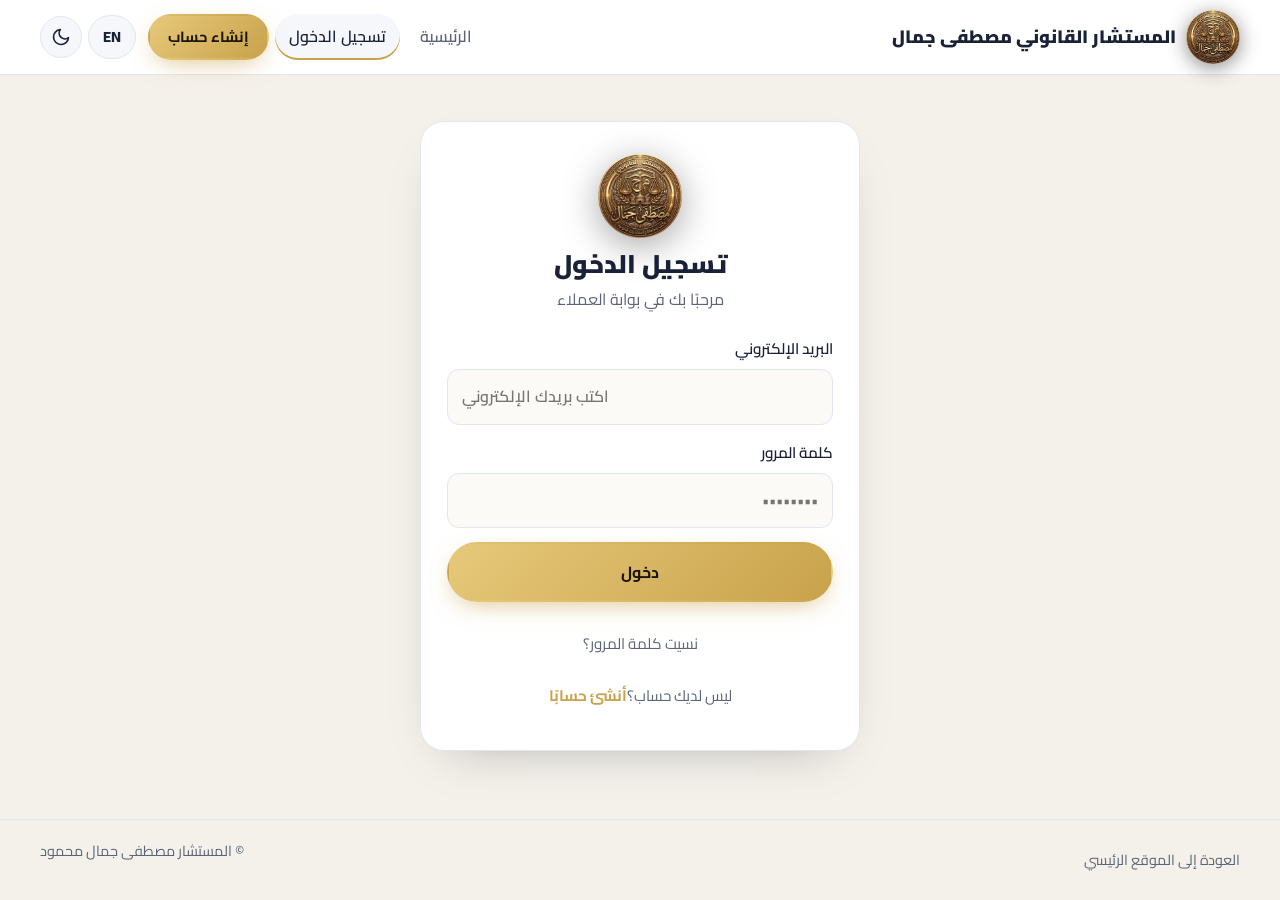
==== commit ea08f6e6: "English/Arabic language switch for the whole site (homepage and portal) with RTL/LTR layouts Co-Auth" ====
--- a/portal.html
+++ b/portal.html
@@ -7,12 +7,14 @@
 <meta name="description" content="بوابة العملاء: افتح قضية جديدة، تابع تقدمها، وارفع مستنداتك بأمان.">
 <meta name="robots" content="noindex">
 <meta name="theme-color" content="#0b1220">
+<script src="i18n.js"></script>
+<script src="i18n-en.js"></script>
 <script src="theme.js"></script>
 <link rel="icon" type="image/png" href="img/favicon.png">
 <link rel="apple-touch-icon" href="img/logo-96.webp">
 <link rel="preconnect" href="https://fonts.googleapis.com">
 <link rel="preconnect" href="https://fonts.gstatic.com" crossorigin>
-<link href="https://fonts.googleapis.com/css2?family=Cairo:wght@400;600;700;900&family=Amiri:wght@700&display=swap" rel="stylesheet">
+<link href="https://fonts.googleapis.com/css2?family=Cairo:wght@400;600;700;900&family=Amiri:wght@700&family=Playfair+Display:wght@700;900&display=swap" rel="stylesheet">
 <link rel="stylesheet" href="style.css">
 <link rel="stylesheet" href="portal.css">
 </head>
@@ -25,6 +27,7 @@
   </a>
   <nav class="pnav" id="pnav" aria-label="القائمة الرئيسية"></nav>
   <div class="pact">
+    <button class="lang-btn" type="button" data-lang-toggle data-no-i18n aria-label="English">EN</button>
     <button class="icon-btn" type="button" data-theme-toggle aria-label="تبديل الوضع">
       <svg class="i-sun" viewBox="0 0 24 24" width="20" height="20" fill="none" stroke="currentColor" stroke-width="2" stroke-linecap="round"><circle cx="12" cy="12" r="4"/><path d="M12 2v2M12 20v2M4.9 4.9l1.4 1.4M17.7 17.7l1.4 1.4M2 12h2M20 12h2M4.9 19.1l1.4-1.4M17.7 6.3l1.4-1.4"/></svg>
       <svg class="i-moon" viewBox="0 0 24 24" width="20" height="20" fill="none" stroke="currentColor" stroke-width="2" stroke-linecap="round" stroke-linejoin="round"><path d="M21 12.8A9 9 0 1 1 11.2 3a7 7 0 0 0 9.8 9.8z"/></svg>
--- a/style.css
+++ b/style.css
@@ -394,3 +394,37 @@
   #menu{position:absolute!important;top:100%!important;inset-inline:0;max-height:calc(100dvh - 80px);border-bottom:1px solid var(--line);box-shadow:0 24px 40px -20px rgba(0,0,0,.5)}
   .nav:has(#menu.open){background:var(--navbg)}
 }
+
+/* ===== تبديل اللغة (العربية / English) ===== */
+.lang-btn{height:44px;min-width:52px;padding:0 14px;border-radius:999px;border:1px solid var(--line);background:transparent;color:inherit;font:inherit;font-weight:800;font-size:.92rem;letter-spacing:.02em;cursor:pointer;transition:.25s;flex:none;touch-action:manipulation}
+.lang-btn:hover{border-color:var(--gold);color:var(--gold)}
+html.lang-anim body{animation:langfade .45s ease}
+@keyframes langfade{from{opacity:.25}to{opacity:1}}
+html[lang=en] body{line-height:1.7}
+html[lang=en] .hero h1,html[lang=en] .intro-name span,html[lang=en] .quote{font-family:'Playfair Display','Cairo',Georgia,serif}
+html[lang=en] .hero h1{letter-spacing:-.01em}
+html[dir=ltr] .lb-prev{left:12px;right:auto}html[dir=ltr] .lb-next{right:12px;left:auto}
+html[dir=ltr] .intro-bar{direction:ltr}
+html[dir=ltr] .eyebrow::before{transform-origin:0 50%}
+html[dir=ltr] .about-img::before{inset:18px 18px -18px -18px}
+html[dir=ltr] .lb-c{direction:ltr}
+@media (max-width:600px){
+  html[dir=ltr] .lb-prev{left:calc(50% - 64px);right:auto}html[dir=ltr] .lb-next{right:calc(50% - 64px);left:auto}
+  html[dir=ltr] .about-img::before{display:none}
+}
+@media (max-width:960px){#menu .lang-btn{align-self:center;margin:8px 0}}
+#menu a:not(.btn),#menu .btn,.lang-btn{white-space:nowrap}
+html[lang=en] #menu{gap:20px}
+@media (min-width:961px) and (max-width:1240px){
+  #menu{gap:12px;font-size:.92rem}
+  .nav{padding-inline:14px}
+  .brand{font-size:1rem;max-width:220px;line-height:1.25}
+  #menu .btn.sm{padding:7px 14px}
+  .lang-btn{min-width:46px;padding:0 10px}
+}
+@media (max-width:960px){
+  .nav .brand{flex:1 1 0;min-width:0;margin-inline-end:8px}
+  .nav .brand span{white-space:normal;font-size:clamp(.88rem,3.7vw,1.1rem);line-height:1.25}
+}
+html[dir=ltr] .timeline li{transform:translateX(-24px)}
+html[dir=ltr] .timeline.in li{transform:none}
--- a/portal.css
+++ b/portal.css
@@ -233,3 +233,7 @@
   .steps li::before{display:none}
   .steps li{min-width:0;font-size:.75rem;line-height:1.35}
 }
+.pbar .lang-btn{border-color:var(--p-line);background:var(--p-surface2);color:var(--p-txt);min-width:48px;padding:0 12px}
+.pbar .lang-btn:hover{border-color:var(--gold);color:var(--gold)}
+html[dir=ltr] .toast i{order:0}
+html[dir=ltr] .mo-x:hover{transform:rotate(-90deg)}
